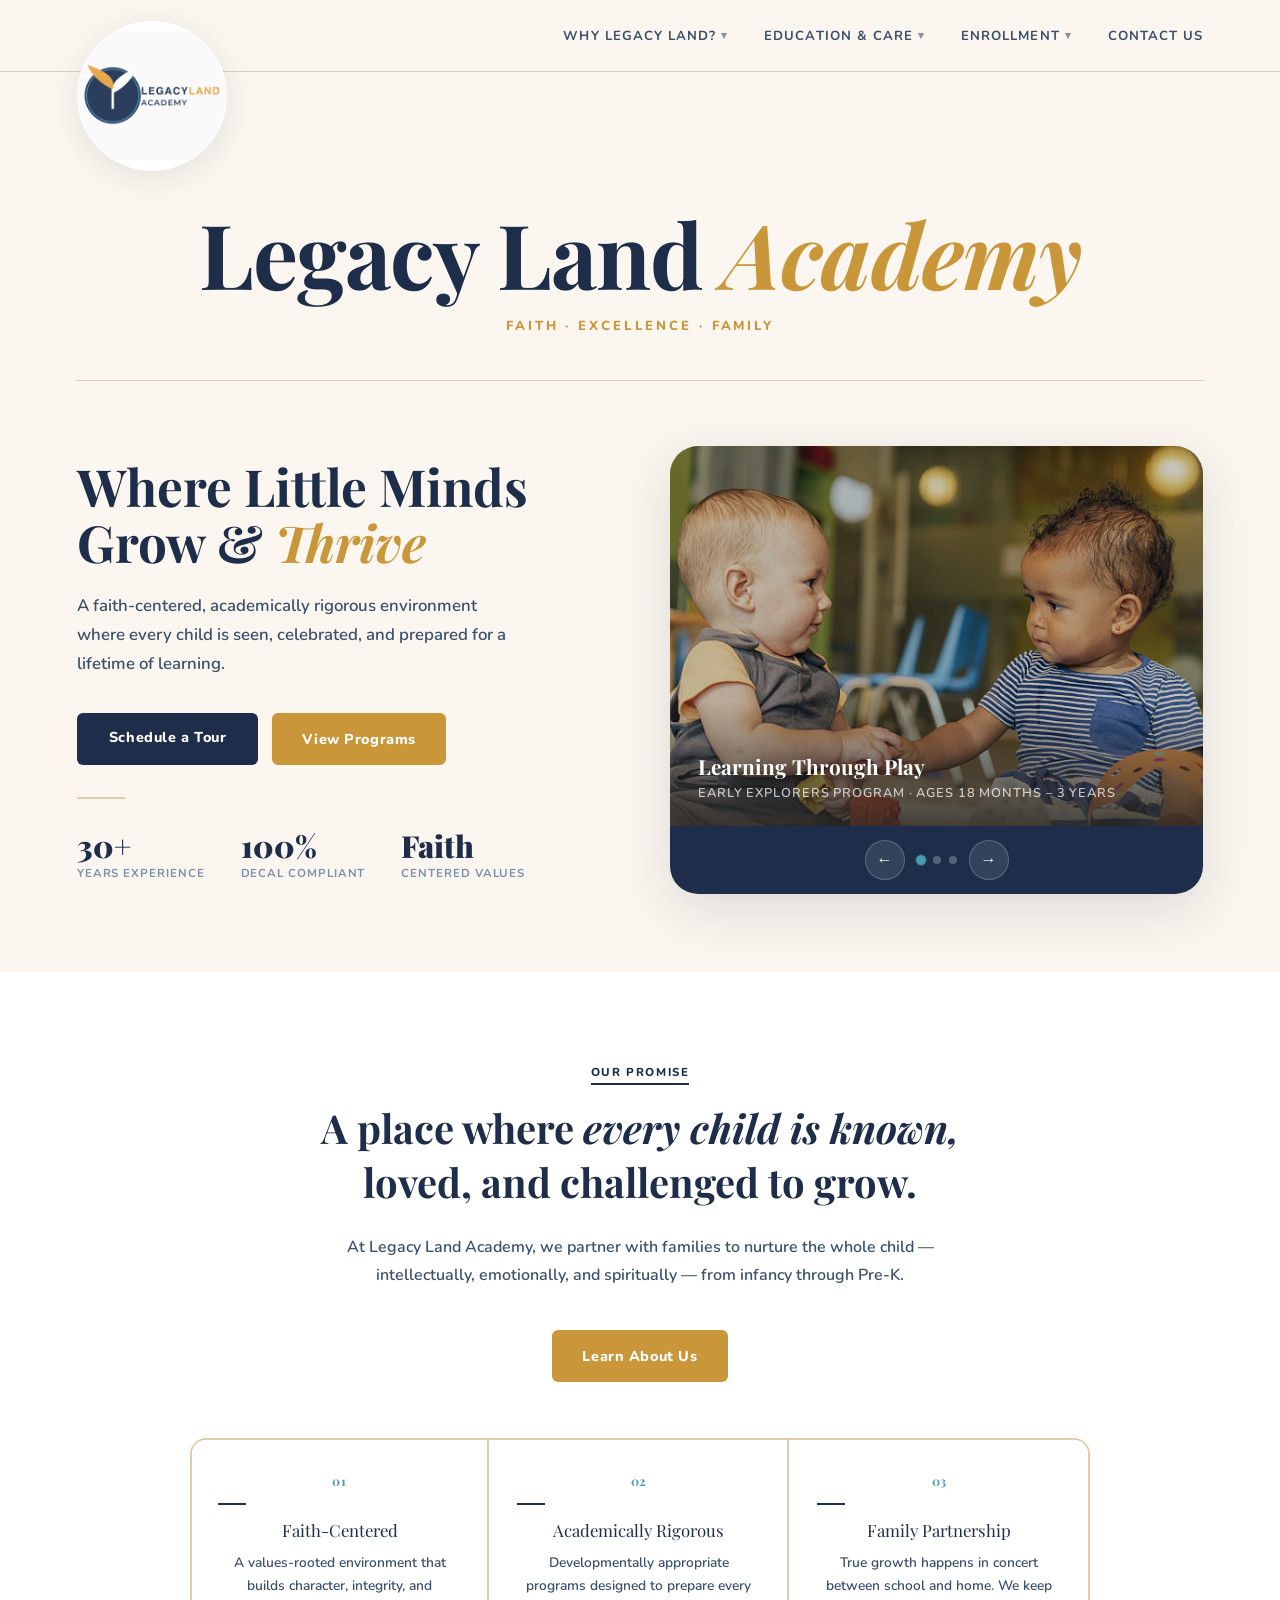
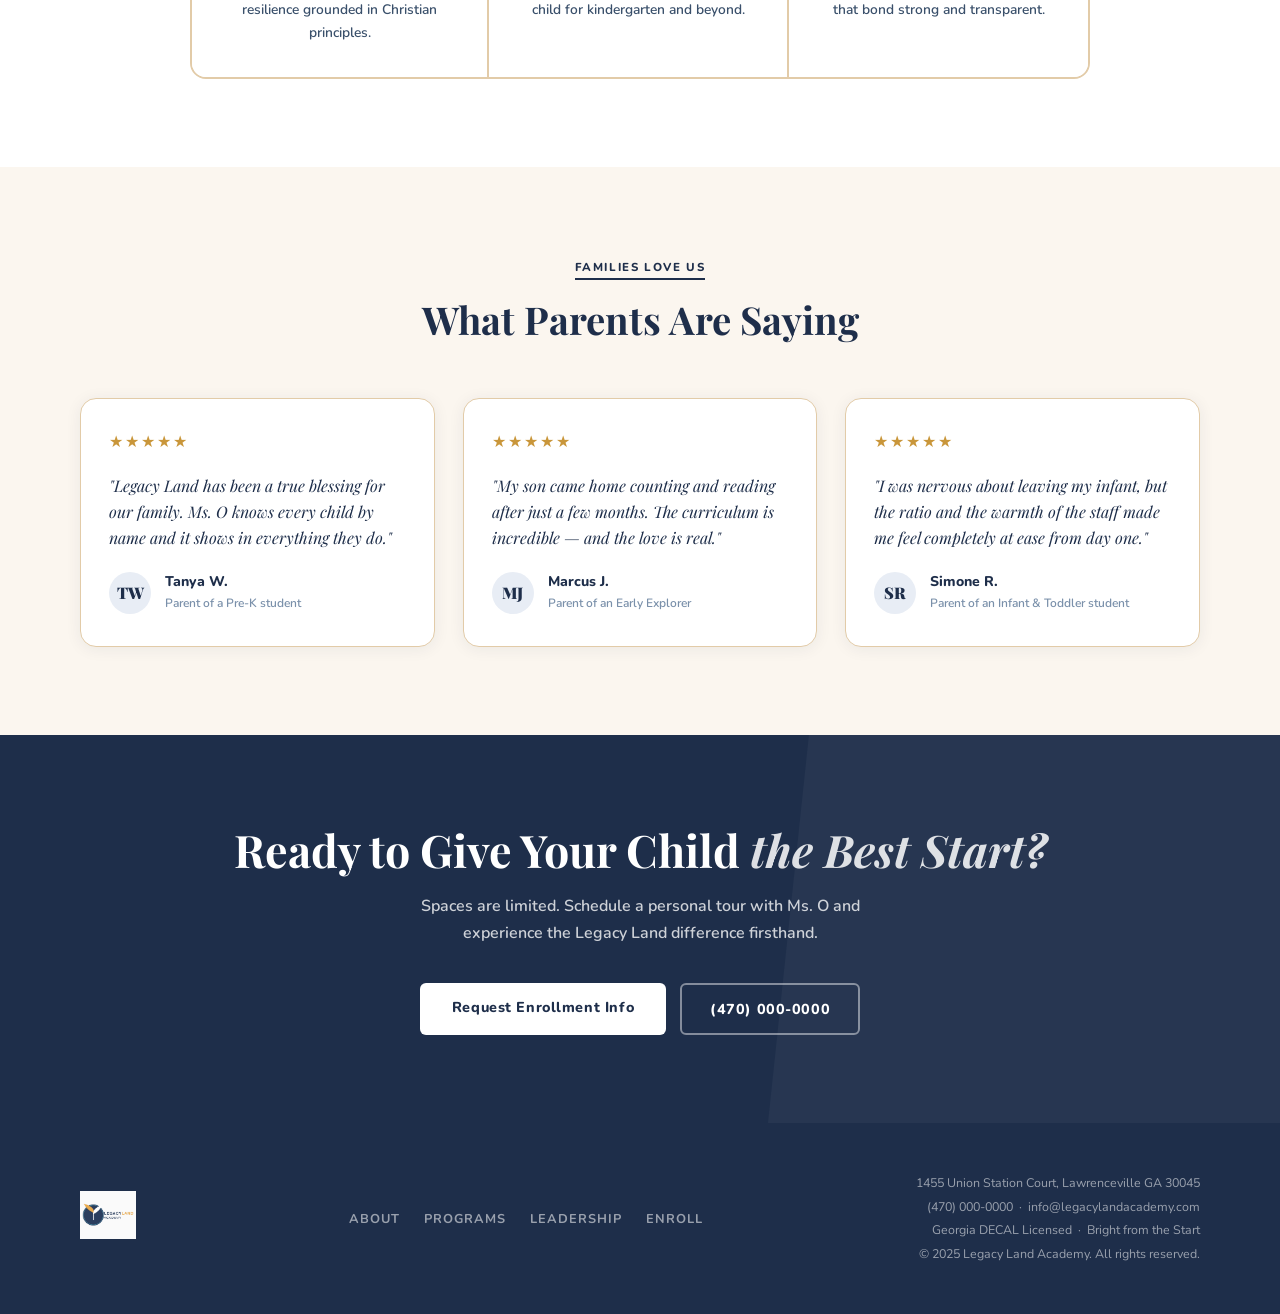
==== index.html @ 44a1209a "done" ====
<!DOCTYPE html>
<html lang="en">
<head>
<meta charset="UTF-8">
<meta name="viewport" content="width=device-width, initial-scale=1.0">
<title>Legacy Land Academy – Daycare &amp; Preschool</title>
<link href="https://fonts.googleapis.com/css2?family=Nunito:wght@400;600;700;800;900&family=Playfair+Display:ital,wght@0,700;0,900;1,700&display=swap" rel="stylesheet">
<link rel="stylesheet" href="styles.css">
<style>
  /* ── HOMEPAGE-SPECIFIC ── */

  /* HERO */
  .hero {
    min-height: 100vh;
    display: flex;
    flex-direction: column;
    padding: 90px 6% 70px;
    background: var(--cream);
  }

  /* Brand title strip */
  .hero-brand {
    padding: 44px 0 44px;
    border-bottom: 1px solid var(--tan);
    margin-bottom: 56px;
    animation: fadeUp 0.6s ease both;
    text-align: center;
  }

  .hero-brand-title {
    font-family: 'Playfair Display', serif;
    font-size: clamp(3.2rem, 7vw, 6rem);
    line-height: 1.05; color: #1E2E4A;
    margin-bottom: 14px;
    letter-spacing: -0.01em;
  }

  .hero-brand-title em { font-style: italic; color: #C9963A; }

  .hero-brand-sub {
    font-size: 0.82rem; font-weight: 800;
    text-transform: uppercase; letter-spacing: 0.22em;
    color: var(--gold);
  }

  /* Two-column row */
  .hero-body-row {
    display: grid;
    grid-template-columns: 1fr 1fr;
    gap: 60px;
    align-items: center;
    flex: 1;
  }

  .hero-title {
    font-family: 'Playfair Display', serif;
    font-size: clamp(2.2rem, 4vw, 3.4rem);
    line-height: 1.1; color: var(--charcoal);
    margin-bottom: 20px;
    animation: fadeUp 0.7s ease 0.1s both;
  }

  .hero-title em { font-style: italic; color: var(--gold); }

  .hero-body {
    font-size: 1.05rem; color: var(--charcoal-mid);
    line-height: 1.75; font-weight: 600;
    max-width: 440px; margin-bottom: 34px;
    animation: fadeUp 0.7s ease 0.2s both;
  }

  .hero-actions {
    display: flex; gap: 14px; flex-wrap: wrap;
    animation: fadeUp 0.7s ease 0.3s both;
  }

  .hero-divider {
    width: 48px; height: 2px;
    background: var(--tan); margin: 32px 0;
    animation: fadeUp 0.7s ease 0.35s both;
  }

  .hero-stats {
    display: flex; gap: 36px; flex-wrap: wrap;
    animation: fadeUp 0.7s ease 0.4s both;
  }

  .stat-num {
    font-family: 'Playfair Display', serif;
    font-size: 1.9rem; font-weight: 900;
    color: var(--green); display: block; line-height: 1;
  }

  .stat-label {
    font-size: 0.72rem; color: var(--charcoal-light);
    font-weight: 700; text-transform: uppercase;
    letter-spacing: 0.08em; margin-top: 4px; display: block;
  }

  /* Carousel in hero */
  .hero-carousel {
    border-radius: var(--radius-lg);
    overflow: hidden;
    box-shadow: var(--shadow-float);
    animation: fadeUp 0.8s ease 0.15s both;
  }

  .hero-carousel .carousel-track-wrap { overflow: hidden; }

  .hero-carousel .carousel-track {
    display: flex;
    transition: transform 0.55s cubic-bezier(0.45,0,0.15,1);
  }

  .hero-carousel .carousel-slide {
    min-width: 100%; height: 380px;
    position: relative; flex-shrink: 0;
  }

  .hero-carousel .carousel-slide img {
    width: 100%; height: 100%; object-fit: cover;
    display: block; filter: brightness(0.78);
  }

  .hero-carousel .carousel-caption {
    position: absolute; bottom: 0; left: 0; right: 0;
    padding: 50px 28px 24px;
    background: linear-gradient(to top, rgba(46,42,37,0.82) 0%, transparent 100%);
    color: #fff;
  }

  .hero-carousel .carousel-caption h3 {
    font-family: 'Playfair Display', serif;
    font-size: 1.3rem; margin-bottom: 4px;
  }

  .hero-carousel .carousel-caption p {
    font-size: 0.8rem; opacity: 0.72; font-weight: 600;
    text-transform: uppercase; letter-spacing: 0.07em;
  }

  .hero-carousel .carousel-controls {
    display: flex; justify-content: center; align-items: center;
    gap: 12px; padding: 14px;
    background: var(--charcoal);
  }

  .carousel-btn {
    background: rgba(255,255,255,0.1);
    border: 1px solid rgba(255,255,255,0.2);
    color: #fff; width: 36px; height: 36px;
    border-radius: 50%; cursor: pointer; font-size: 0.95rem;
    transition: background 0.2s;
    display: flex; align-items: center; justify-content: center;
  }
  .carousel-btn:hover { background: var(--green); border-color: var(--green); }

  .carousel-dots { display: flex; gap: 8px; }

  .carousel-dot {
    width: 7px; height: 7px; border-radius: 50%;
    background: rgba(255,255,255,0.25); cursor: pointer;
    transition: background 0.2s, transform 0.2s;
    border: none;
  }
  .carousel-dot.active { background: var(--green-light); transform: scale(1.3); }

  @keyframes fadeUp {
    from { opacity: 0; transform: translateY(20px); }
    to { opacity: 1; transform: none; }
  }

  @media (max-width: 900px) {
    .hero-body-row { grid-template-columns: 1fr; gap: 40px; }
    .hero-carousel .carousel-slide { height: 280px; }
  }

  /* CAROUSEL */
  .carousel-section { background: var(--charcoal); padding: 0; overflow: hidden; }

  .carousel-track-wrap { overflow: hidden; position: relative; }

  .carousel-track {
    display: flex;
    transition: transform 0.55s cubic-bezier(0.45,0,0.15,1);
  }

  .carousel-slide {
    min-width: 100%; height: 480px;
    position: relative; flex-shrink: 0;
  }

  .carousel-slide img {
    width: 100%; height: 100%; object-fit: cover;
    display: block; filter: brightness(0.75);
  }

  .carousel-caption {
    position: absolute; bottom: 0; left: 0; right: 0;
    padding: 60px 8% 40px;
    background: linear-gradient(to top, rgba(46,42,37,0.82) 0%, transparent 100%);
    color: #fff;
  }

  .carousel-caption h3 {
    font-family: 'Playfair Display', serif;
    font-size: 1.6rem; margin-bottom: 6px;
  }

  .carousel-caption p {
    font-size: 0.88rem; opacity: 0.75; font-weight: 600;
    text-transform: uppercase; letter-spacing: 0.08em;
  }

  .carousel-controls {
    display: flex; justify-content: center; align-items: center;
    gap: 12px; padding: 20px;
    background: var(--charcoal);
  }

  .carousel-btn {
    background: rgba(255,255,255,0.1);
    border: 1px solid rgba(255,255,255,0.2);
    color: #fff; width: 40px; height: 40px;
    border-radius: 50%; cursor: pointer; font-size: 1rem;
    transition: background 0.2s;
    display: flex; align-items: center; justify-content: center;
  }
  .carousel-btn:hover { background: var(--green); border-color: var(--green); }

  .carousel-dots { display: flex; gap: 8px; }

  .carousel-dot {
    width: 8px; height: 8px; border-radius: 50%;
    background: rgba(255,255,255,0.25); cursor: pointer;
    transition: background 0.2s, transform 0.2s;
    border: none;
  }
  .carousel-dot.active { background: var(--green-light); transform: scale(1.3); }

  /* SLOGAN */
  .slogan-section {
    padding: 88px 6%;
    background: var(--white);
    text-align: center;
  }

  .slogan-main {
    font-family: 'Playfair Display', serif;
    font-size: clamp(1.7rem, 3.2vw, 2.5rem);
    color: var(--charcoal); line-height: 1.35;
    max-width: 780px; margin: 0 auto 24px;
  }

  .slogan-main em { color: var(--green); font-style: italic; }

  .slogan-body {
    font-size: 1rem; color: var(--charcoal-mid);
    max-width: 620px; margin: 0 auto 40px;
    line-height: 1.78; font-weight: 600;
  }

  .slogan-pillars {
    display: grid; grid-template-columns: repeat(3,1fr);
    gap: 2px; border: 2px solid var(--tan);
    border-radius: var(--radius); overflow: hidden;
    max-width: 900px; margin: 48px auto 0;
  }

  .slogan-pillar {
    padding: 32px 26px;
    background: var(--white);
    border-right: 2px solid var(--tan);
    transition: background 0.22s;
  }
  .slogan-pillar:last-child { border-right: none; }
  .slogan-pillar:hover { background: var(--green-pale); }

  .pillar-num {
    font-family: 'Playfair Display', serif;
    font-size: 0.78rem; font-weight: 700;
    color: var(--tan-dark); letter-spacing: 0.06em;
    margin-bottom: 14px; display: block;
  }

  .pillar-rule {
    width: 28px; height: 2px;
    background: var(--green); margin-bottom: 14px; display: block;
    transition: width 0.3s;
  }
  .slogan-pillar:hover .pillar-rule { width: 48px; }

  .pillar-name {
    font-family: 'Playfair Display', serif;
    font-size: 1.05rem; color: var(--charcoal);
    margin-bottom: 10px;
  }

  .pillar-text {
    font-size: 0.86rem; color: var(--charcoal-mid);
    line-height: 1.7; font-weight: 600;
  }

  /* TESTIMONIALS */
  .testimonials-section {
    padding: 88px 6%;
    background: var(--cream);
  }

  .testimonials-grid {
    display: grid; grid-template-columns: repeat(3,1fr); gap: 28px;
    margin-top: 0;
  }

  .testimonial-card {
    background: var(--white);
    border-radius: var(--radius);
    border: 1px solid var(--tan);
    box-shadow: var(--shadow-soft);
    padding: 32px 28px;
    transition: transform 0.3s, box-shadow 0.3s;
    display: flex; flex-direction: column; gap: 20px;
  }

  .testimonial-card:hover {
    transform: translateY(-4px);
    box-shadow: var(--shadow-card);
  }

  .testimonial-stars { color: var(--gold); font-size: 1rem; letter-spacing: 2px; }

  .testimonial-quote {
    font-family: 'Playfair Display', serif;
    font-size: 1rem; font-style: italic;
    color: var(--charcoal); line-height: 1.65;
  }

  .testimonial-author {
    display: flex; align-items: center; gap: 14px;
    margin-top: auto;
  }

  .author-avatar {
    width: 42px; height: 42px; border-radius: 50%;
    background: var(--green-pale);
    display: flex; align-items: center; justify-content: center;
    font-family: 'Playfair Display', serif;
    font-size: 1rem; color: var(--green); font-weight: 900;
    flex-shrink: 0;
  }

  .author-name { font-weight: 800; font-size: 0.88rem; color: var(--charcoal); display: block; }
  .author-role { font-size: 0.75rem; color: var(--charcoal-light); font-weight: 600; }

  /* ENROLL CTA */
  .enroll-cta {
    background: var(--green);
    padding: 88px 6%;
    text-align: center;
    position: relative; overflow: hidden;
  }

  .enroll-cta::before {
    content: '';
    position: absolute; right: 0; top: 0; bottom: 0;
    width: 40%;
    background: rgba(255,255,255,0.04);
    clip-path: polygon(8% 0%, 100% 0%, 100% 100%, 0% 100%);
  }

  .enroll-inner { position: relative; z-index: 2; }

  .enroll-title {
    font-family: 'Playfair Display', serif;
    font-size: clamp(2rem, 3.5vw, 2.8rem);
    color: #fff; margin-bottom: 16px; line-height: 1.2;
  }

  .enroll-title em { font-style: italic; opacity: 0.85; }

  .enroll-sub {
    color: rgba(255,255,255,0.78);
    font-size: 1rem; font-weight: 600;
    max-width: 520px; margin: 0 auto 36px; line-height: 1.7;
  }

  .enroll-actions { display: flex; gap: 14px; justify-content: center; flex-wrap: wrap; }

  .btn-enroll {
    background: #fff; color: var(--green);
    padding: 14px 32px; border-radius: 6px;
    font-weight: 800; font-size: 0.9rem;
    text-decoration: none; letter-spacing: 0.04em;
    transition: background 0.2s, transform 0.2s;
    display: inline-block;
  }
  .btn-enroll:hover { background: var(--cream); transform: translateY(-2px); }

  .btn-call {
    background: transparent; color: #fff;
    padding: 14px 28px; border-radius: 6px;
    font-weight: 800; font-size: 0.9rem;
    text-decoration: none; letter-spacing: 0.04em;
    border: 2px solid rgba(255,255,255,0.45);
    transition: border-color 0.2s, transform 0.2s;
    display: inline-block;
  }
  .btn-call:hover { border-color: #fff; transform: translateY(-2px); }

  /* RESPONSIVE */
  @media (max-width: 768px) {
    .slogan-pillars { grid-template-columns: 1fr; }
    .testimonials-grid { grid-template-columns: 1fr; }
    .carousel-slide { height: 320px; }
  }
</style>
</head>
<body class="page-body">
<script src="nav.js"></script>

<!-- HERO -->
<section class="hero">

  <!-- Academy title under navbar -->
  <div class="hero-brand">
    <h1 class="hero-brand-title">Legacy Land <em>Academy</em></h1>
    <span class="hero-brand-sub">Faith · Excellence · Family</span>
  </div>

  <!-- Two-column body -->
  <div class="hero-body-row">
    <div class="hero-content">
      <h2 class="hero-title">Where Little Minds<br>Grow &amp; <em>Thrive</em></h2>
      <p class="hero-body">
        A faith-centered, academically rigorous environment where every child is seen, celebrated, and prepared for a lifetime of learning.
      </p>
      <div class="hero-actions">
        <a href="request-info.html" class="btn-primary">Schedule a Tour</a>
        <a href="programs.html" class="btn-outline">View Programs</a>
      </div>
      <div class="hero-divider"></div>
      <div class="hero-stats">
        <div class="stat-item">
          <span class="stat-num">30+</span>
          <span class="stat-label">Years Experience</span>
        </div>
        <div class="stat-item">
          <span class="stat-num">100%</span>
          <span class="stat-label">DECAL Compliant</span>
        </div>
        <div class="stat-item">
          <span class="stat-num">Faith</span>
          <span class="stat-label">Centered Values</span>
        </div>
      </div>
    </div>

    <!-- Carousel on the right -->
    <div class="hero-carousel">
      <div class="carousel-track-wrap">
        <div class="carousel-track" id="carouselTrack">
          <div class="carousel-slide">
            <img src="images/img2.jpg" alt="Children learning">
            <div class="carousel-caption">
              <h3>Learning Through Play</h3>
              <p>Early Explorers Program · Ages 18 Months – 3 Years</p>
            </div>
          </div>
          <div class="carousel-slide">
            <img src="images/img3.jpg" alt="Preschool classroom">
            <div class="carousel-caption">
              <h3>Kindergarten-Ready Curriculum</h3>
              <p>Pre-K Academy · Ages 3 – 5 Years</p>
            </div>
          </div>
          <div class="carousel-slide">
            <img src="images/img2.jpg" alt="Legacy Land Academy">
            <div class="carousel-caption">
              <h3>A Legacy of Excellence</h3>
              <p>Serving Gwinnett County Families Since 1995</p>
            </div>
          </div>
        </div>
      </div>
      <div class="carousel-controls">
        <button class="carousel-btn" id="prevBtn">&#8592;</button>
        <div class="carousel-dots" id="carouselDots"></div>
        <button class="carousel-btn" id="nextBtn">&#8594;</button>
      </div>
    </div>
  </div>

</section>

<!-- SLOGAN + PILLARS -->
<section class="slogan-section">
  <div class="section-wrap">
    <div class="section-header reveal">
      <span class="eyebrow">Our Promise</span>
      <h2 class="slogan-main">A place where <em>every child is known,</em><br>loved, and challenged to grow.</h2>
      <p class="slogan-body">
        At Legacy Land Academy, we partner with families to nurture the whole child — intellectually, emotionally, and spiritually — from infancy through Pre-K.
      </p>
      <a href="about.html" class="btn-outline">Learn About Us</a>
    </div>
    <div class="slogan-pillars">
      <div class="slogan-pillar reveal reveal-d1">
        <span class="pillar-num">01</span>
        <span class="pillar-rule"></span>
        <div class="pillar-name">Faith-Centered</div>
        <p class="pillar-text">A values-rooted environment that builds character, integrity, and resilience grounded in Christian principles.</p>
      </div>
      <div class="slogan-pillar reveal reveal-d2">
        <span class="pillar-num">02</span>
        <span class="pillar-rule"></span>
        <div class="pillar-name">Academically Rigorous</div>
        <p class="pillar-text">Developmentally appropriate programs designed to prepare every child for kindergarten and beyond.</p>
      </div>
      <div class="slogan-pillar reveal reveal-d3">
        <span class="pillar-num">03</span>
        <span class="pillar-rule"></span>
        <div class="pillar-name">Family Partnership</div>
        <p class="pillar-text">True growth happens in concert between school and home. We keep that bond strong and transparent.</p>
      </div>
    </div>
  </div>
</section>

<!-- TESTIMONIALS -->
<section class="testimonials-section">
  <div class="section-wrap">
    <div class="section-header reveal">
      <span class="eyebrow">Families Love Us</span>
      <h2 class="section-title">What Parents Are Saying</h2>
    </div>
    <div class="testimonials-grid">
      <div class="testimonial-card reveal reveal-d1">
        <div class="testimonial-stars">★★★★★</div>
        <p class="testimonial-quote">"Legacy Land has been a true blessing for our family. Ms. O knows every child by name and it shows in everything they do."</p>
        <div class="testimonial-author">
          <div class="author-avatar">TW</div>
          <div>
            <span class="author-name">Tanya W.</span>
            <span class="author-role">Parent of a Pre-K student</span>
          </div>
        </div>
      </div>
      <div class="testimonial-card reveal reveal-d2">
        <div class="testimonial-stars">★★★★★</div>
        <p class="testimonial-quote">"My son came home counting and reading after just a few months. The curriculum is incredible — and the love is real."</p>
        <div class="testimonial-author">
          <div class="author-avatar">MJ</div>
          <div>
            <span class="author-name">Marcus J.</span>
            <span class="author-role">Parent of an Early Explorer</span>
          </div>
        </div>
      </div>
      <div class="testimonial-card reveal reveal-d3">
        <div class="testimonial-stars">★★★★★</div>
        <p class="testimonial-quote">"I was nervous about leaving my infant, but the ratio and the warmth of the staff made me feel completely at ease from day one."</p>
        <div class="testimonial-author">
          <div class="author-avatar">SR</div>
          <div>
            <span class="author-name">Simone R.</span>
            <span class="author-role">Parent of an Infant &amp; Toddler student</span>
          </div>
        </div>
      </div>
    </div>
  </div>
</section>

<!-- ENROLL CTA -->
<section class="enroll-cta">
  <div class="enroll-inner">
    <h2 class="enroll-title">Ready to Give Your Child <em>the Best Start?</em></h2>
    <p class="enroll-sub">Spaces are limited. Schedule a personal tour with Ms. O and experience the Legacy Land difference firsthand.</p>
    <div class="enroll-actions">
      <a href="request-info.html" class="btn-enroll">Request Enrollment Info</a>
      <a href="tel:4700000000" class="btn-call">(470) 000-0000</a>
    </div>
  </div>
</section>

<!-- FOOTER -->
<footer>
  <div class="footer-inner">
    <div class="footer-logo">
      <img src="images/logo.png" alt="Legacy Land Academy">
    </div>
    <ul class="footer-links">
      <li><a href="about.html">About</a></li>
      <li><a href="programs.html">Programs</a></li>
      <li><a href="leadership.html">Leadership</a></li>
      <li><a href="request-info.html">Enroll</a></li>
    </ul>
    <div class="footer-right">
      1455 Union Station Court, Lawrenceville GA 30045<br>
      <a href="tel:4700000000">(470) 000-0000</a> &nbsp;·&nbsp;
      <a href="mailto:info@legacylandacademy.com">info@legacylandacademy.com</a><br>
      Georgia DECAL Licensed &nbsp;·&nbsp; Bright from the Start<br>
      &copy; 2025 Legacy Land Academy. All rights reserved.
    </div>
  </div>
</footer>

<script src="main.js"></script>
<script>
// Scroll reveal
const observer = new IntersectionObserver(
  entries => entries.forEach(e => { if (e.isIntersecting) e.target.classList.add('visible'); }),
  { threshold: 0.1 }
);
document.querySelectorAll('.reveal').forEach(el => observer.observe(el));

// Carousel
const track = document.getElementById('carouselTrack');
const slides = track.querySelectorAll('.carousel-slide');
const dotsContainer = document.getElementById('carouselDots');
let current = 0;

slides.forEach((_, i) => {
  const dot = document.createElement('button');
  dot.className = 'carousel-dot' + (i === 0 ? ' active' : '');
  dot.addEventListener('click', () => goTo(i));
  dotsContainer.appendChild(dot);
});

function goTo(n) {
  current = (n + slides.length) % slides.length;
  track.style.transform = `translateX(-${current * 100}%)`;
  document.querySelectorAll('.carousel-dot').forEach((d, i) =>
    d.classList.toggle('active', i === current)
  );
}

document.getElementById('prevBtn').addEventListener('click', () => goTo(current - 1));
document.getElementById('nextBtn').addEventListener('click', () => goTo(current + 1));

// Auto-advance
setInterval(() => goTo(current + 1), 5000);
</script>
</body>
</html>
---- styles.css ----
/* ── TOKENS ── */
:root {
  --cream: #FBF6EF;
  --white: #FFFFFF;
  --tan: #E2CBA8;
  --tan-dark: #4A9BAF;
  --charcoal: #1E2E4A;
  --charcoal-mid: #3A506B;
  --charcoal-light: #7A90AA;
  --green: #1E2E4A;
  --green-mid: #2A3F63;
  --green-light: #4A9BAF;
  --green-pale: #E8EDF5;
  --gold: #C9963A;
  --gold-pale: #FBF4E3;
  --shadow-soft: 0 2px 16px rgba(30,46,74,0.07);
  --shadow-card: 0 6px 32px rgba(30,46,74,0.11);
  --shadow-float: 0 16px 56px rgba(30,46,74,0.14);
  --radius: 16px;
  --radius-lg: 28px;
}

* { margin: 0; padding: 0; box-sizing: border-box; }
html { scroll-behavior: smooth; }

body {
  font-family: 'Nunito', sans-serif;
  background: var(--cream);
  color: var(--charcoal);
  overflow-x: hidden;
}

/* ── NAV ── */
#site-nav {
  position: fixed; top: 0; left: 0; right: 0; z-index: 1000;
  background: rgba(251,246,239,0.97);
  backdrop-filter: blur(20px);
  border-bottom: 1px solid var(--tan);
  height: 72px;
  display: flex; align-items: center;
  padding: 0 6%;
  justify-content: space-between;
  overflow: visible;
}

.nav-logo {
  position: relative;
  z-index: 1001;
}

.nav-logo img {
  height: 150px; width: 150px;
  border-radius: 50%;
  object-fit: contain;
  display: block;
  border: none;
  box-shadow: var(--shadow-card);
  position: relative;
  top: 60px;
  background: #ffffff;
  transition: height 0.35s ease, width 0.35s ease, top 0.35s ease, box-shadow 0.35s ease;
}

/* Scrolled state — logo shrinks into nav */
#site-nav.scrolled .nav-logo img {
  height: 56px; width: 56px;
  top: 0;
  box-shadow: var(--shadow-soft);
}

#site-nav {
  transition: height 0.35s ease, background 0.35s ease;
}

#site-nav.scrolled {
  height: 64px;
  background: rgba(251,246,239,0.99);
  box-shadow: 0 2px 20px rgba(46,42,37,0.1);
}

.nav-links {
  display: flex; align-items: center; gap: 36px; list-style: none;
}

/* top-level items */
.has-dropdown { position: relative; }

.nav-parent {
  text-decoration: none;
  color: var(--charcoal-mid);
  font-weight: 700;
  font-size: 0.82rem;
  letter-spacing: 0.08em;
  text-transform: uppercase;
  transition: color 0.2s;
  cursor: pointer;
  display: flex; align-items: center; gap: 5px;
}

.has-dropdown .nav-parent::after {
  content: '▾';
  font-size: 0.7rem;
  opacity: 0.6;
  transition: transform 0.2s;
}

.has-dropdown:hover .nav-parent,
.has-dropdown.open .nav-parent { color: var(--green); }
.has-dropdown.open .nav-parent::after { transform: rotate(180deg); }

.nav-parent.active { color: var(--green); }

/* dropdown */
.dropdown {
  display: none;
  position: absolute; top: 100%; left: 50%;
  transform: translateX(-50%);
  padding-top: 12px;
  background: transparent;
  list-style: none;
  min-width: 180px;
  z-index: 1001;
}

.dropdown::before {
  content: '';
  position: absolute; top: 12px; left: 0; right: 0; bottom: 0;
  background: var(--white);
  border: 1px solid var(--tan);
  border-radius: 10px;
  box-shadow: var(--shadow-card);
  z-index: -1;
}

.dropdown li a {
  position: relative; z-index: 1;
}

.has-dropdown.open .dropdown { display: block; }

.dropdown li a {
  display: block;
  padding: 12px 20px;
  text-decoration: none;
  color: var(--charcoal-mid);
  font-size: 0.82rem;
  font-weight: 700;
  letter-spacing: 0.04em;
  transition: background 0.15s, color 0.15s;
}

.dropdown li a:hover,
.dropdown li a.active {
  background: var(--green-pale);
  color: var(--green);
}

/* ── PAGE CHROME ── */
.page-body { padding-top: 72px; }

/* ── SHARED SECTION STYLES ── */
section { position: relative; z-index: 1; }

.section-wrap { max-width: 1120px; margin: 0 auto; }

.section-header { text-align: center; margin-bottom: 56px; }

.eyebrow {
  display: inline-block;
  font-size: 0.72rem; font-weight: 800;
  text-transform: uppercase; letter-spacing: 0.14em;
  color: var(--green);
  border-bottom: 2px solid var(--green);
  padding-bottom: 3px;
  margin-bottom: 16px;
}

.section-title {
  font-family: 'Playfair Display', serif;
  font-size: clamp(1.9rem, 3vw, 2.6rem);
  color: var(--charcoal); line-height: 1.2; margin-bottom: 14px;
}

.section-sub {
  font-size: 0.98rem; color: var(--charcoal-mid);
  max-width: 500px; margin: 0 auto;
  line-height: 1.72; font-weight: 600;
}

/* ── BUTTONS ── */
.btn-primary {
  background: var(--green);
  color: #fff;
  padding: 14px 32px;
  border-radius: 6px;
  font-weight: 800;
  font-size: 0.9rem;
  text-decoration: none;
  letter-spacing: 0.04em;
  transition: background 0.2s, transform 0.2s;
  display: inline-block;
}
.btn-primary:hover { background: var(--green-mid); transform: translateY(-2px); }

.btn-outline {
  background: var(--gold);
  color: var(--white);
  padding: 14px 28px;
  border-radius: 6px;
  font-weight: 800;
  font-size: 0.9rem;
  text-decoration: none;
  letter-spacing: 0.04em;
  border: 2px solid var(--gold);
  transition: background 0.2s, transform 0.2s;
  display: inline-block;
}
.btn-outline:hover { background: #b8842e; border-color: #b8842e; transform: translateY(-2px); }

/* ── SCROLL REVEAL ── */
.reveal { opacity: 0; transform: translateY(24px); transition: opacity 0.55s ease, transform 0.55s ease; }
.reveal.visible { opacity: 1; transform: none; }
.reveal-d1 { transition-delay: 0.05s; }
.reveal-d2 { transition-delay: 0.12s; }
.reveal-d3 { transition-delay: 0.19s; }
.reveal-d4 { transition-delay: 0.26s; }
.reveal-d5 { transition-delay: 0.33s; }
.reveal-d6 { transition-delay: 0.40s; }

/* ── FOOTER ── */
footer {
  background: var(--charcoal);
  color: rgba(255,255,255,0.55);
  padding: 48px 6%;
}

.footer-inner {
  max-width: 1120px; margin: 0 auto;
  display: flex; justify-content: space-between; align-items: center;
  flex-wrap: wrap; gap: 20px;
}

.footer-logo img { height: 48px; width: auto; }

.footer-links {
  display: flex; gap: 24px; list-style: none; flex-wrap: wrap;
}

.footer-links a {
  color: rgba(255,255,255,0.55);
  text-decoration: none;
  font-size: 0.8rem; font-weight: 700;
  text-transform: uppercase; letter-spacing: 0.08em;
  transition: color 0.2s;
}
.footer-links a:hover { color: #fff; }

.footer-right {
  font-size: 0.78rem; line-height: 1.9; text-align: right;
}
.footer-right a { color: rgba(255,255,255,0.55); text-decoration: none; }
.footer-right a:hover { color: #fff; }

/* ── BLANK PAGE ── */
.blank-page {
  min-height: calc(100vh - 72px);
  display: flex; flex-direction: column;
  align-items: center; justify-content: center;
  text-align: center; padding: 80px 6%;
}

.page-hero-title em { color: #F5B942; font-style: italic; }

.blank-page-title {
  font-family: 'Playfair Display', serif;
  font-size: clamp(2.2rem, 4vw, 3.2rem);
  color: var(--charcoal); margin-bottom: 16px;
}

.blank-page-sub {
  color: var(--charcoal-light);
  font-size: 1rem; font-weight: 600;
}
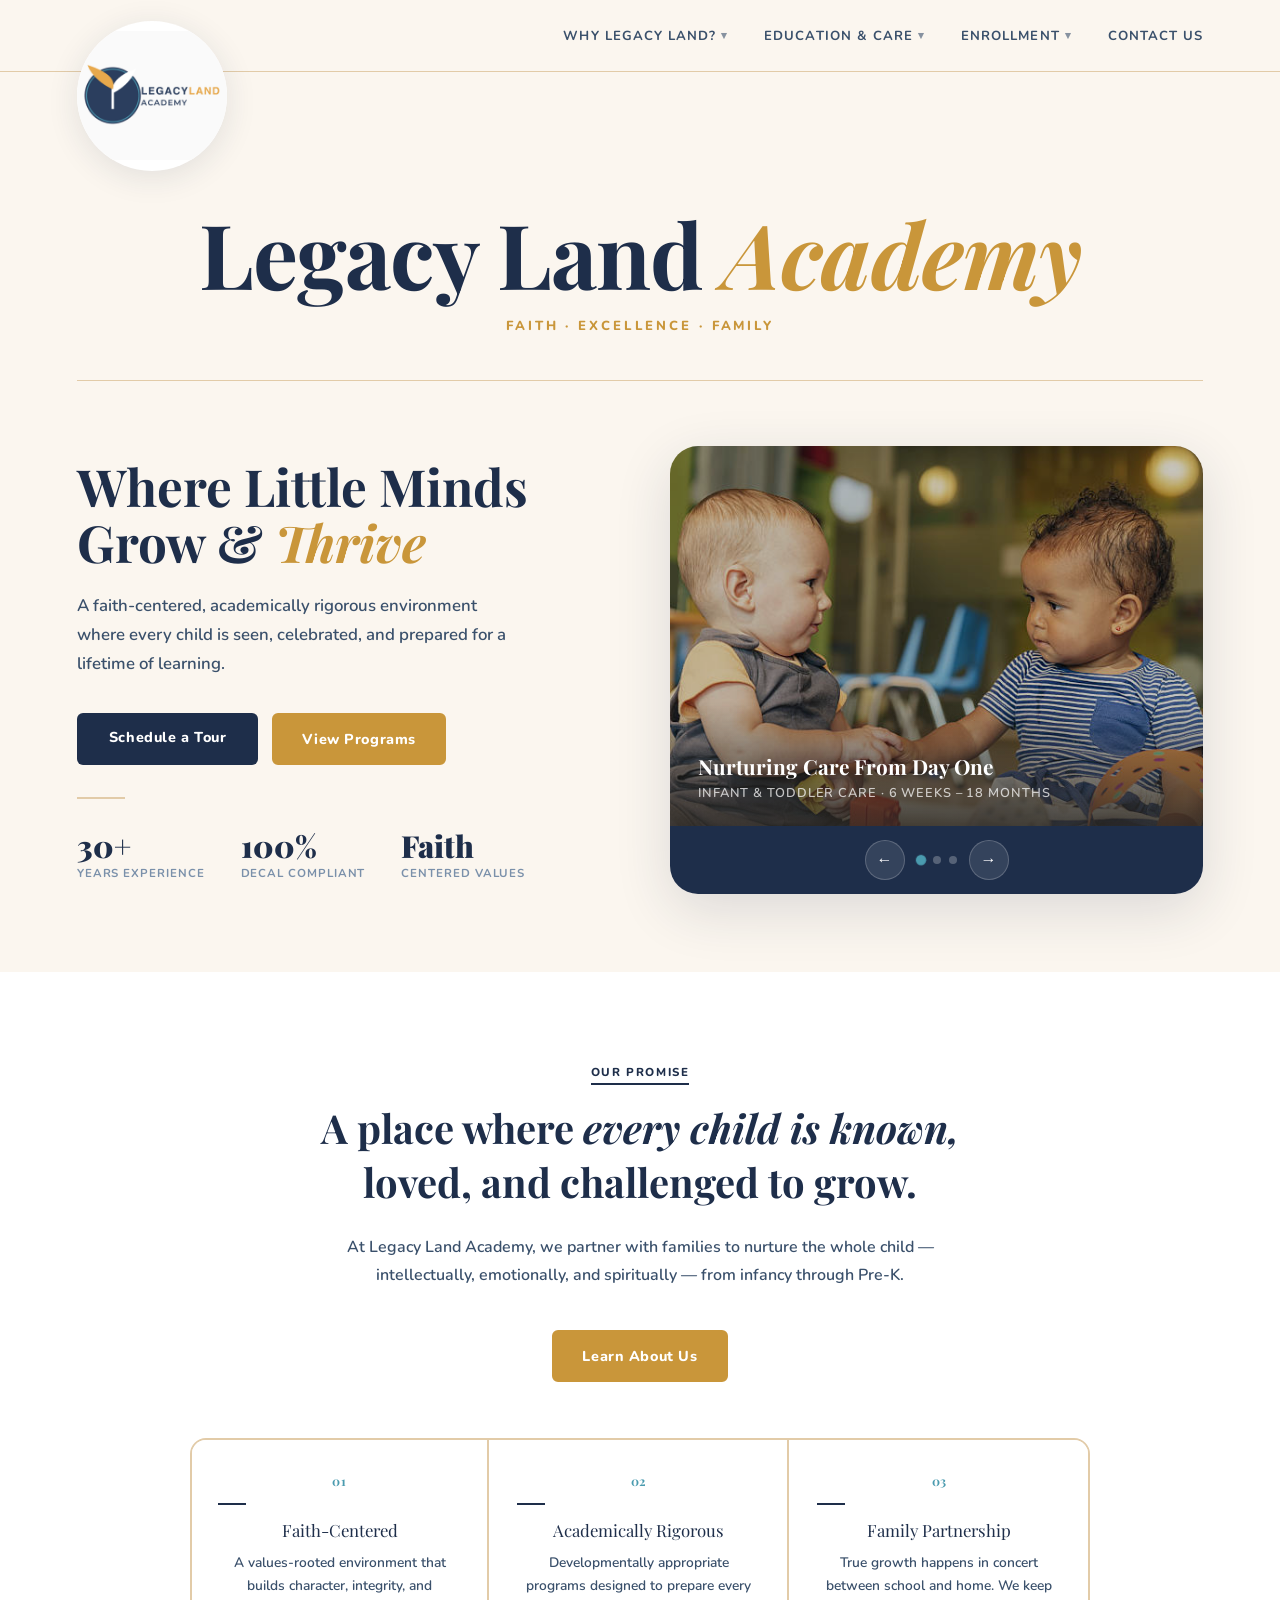
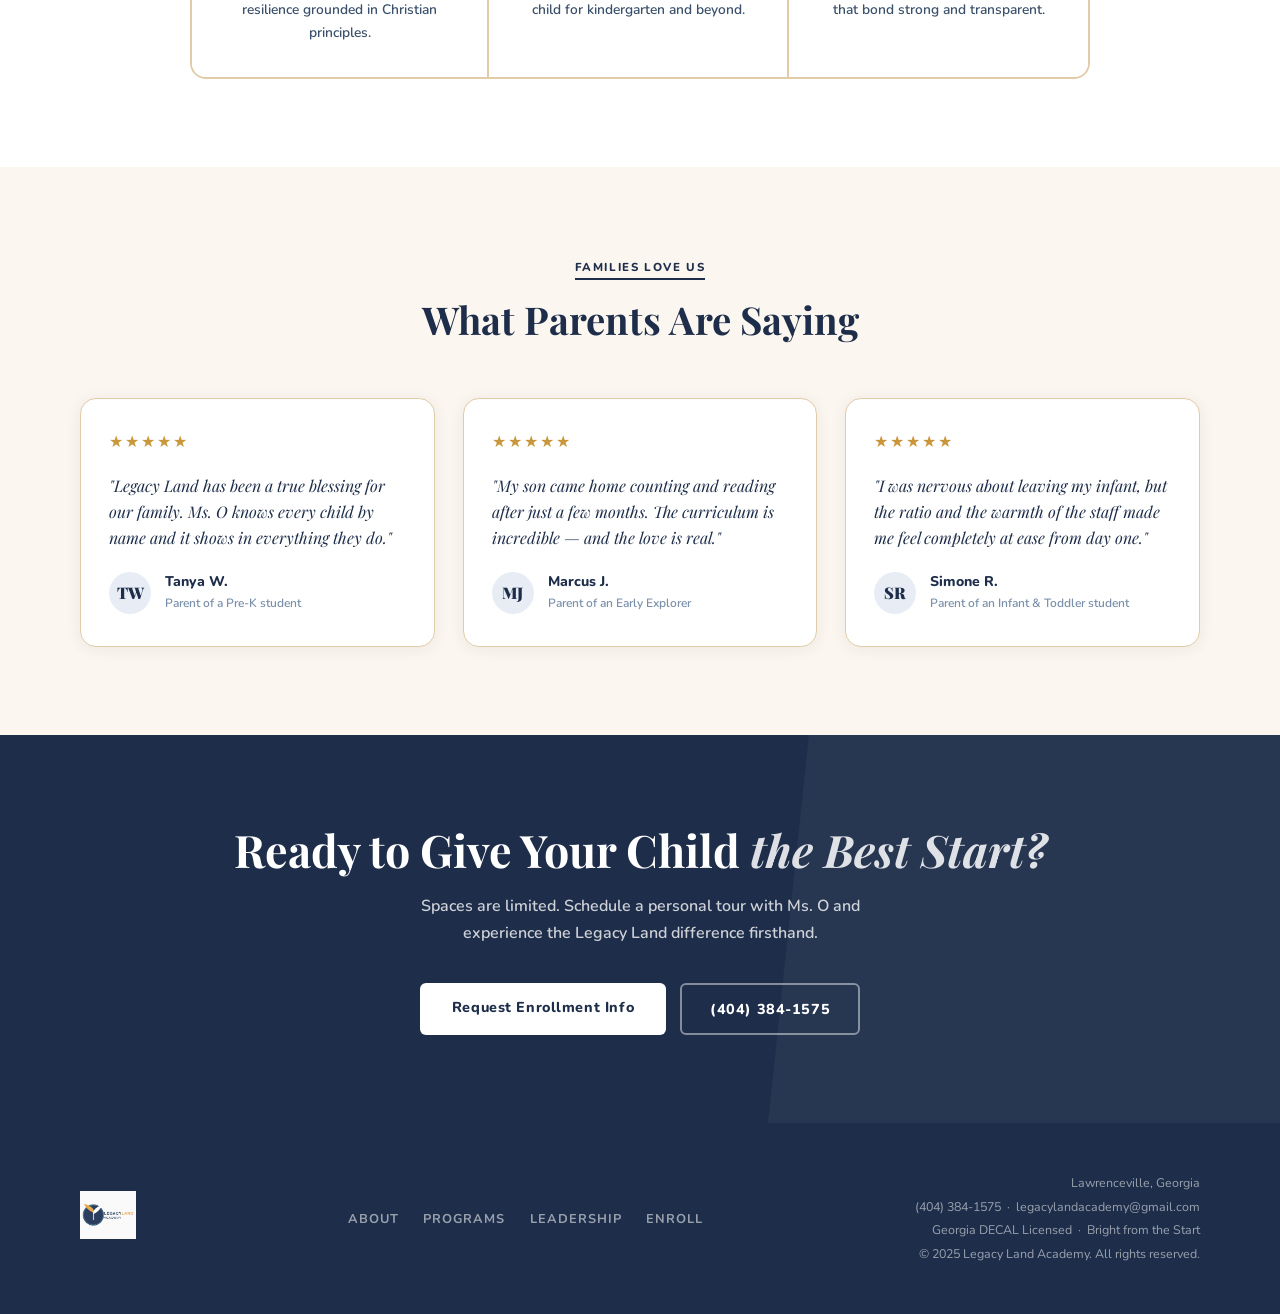
==== commit 129b8787: "UPDATE" ====
--- a/index.html
+++ b/index.html
@@ -412,6 +412,15 @@
     .slogan-pillars { grid-template-columns: 1fr; }
     .testimonials-grid { grid-template-columns: 1fr; }
     .carousel-slide { height: 320px; }
+  }
+
+  @media (max-width: 600px) {
+    .hero { padding: 76px 6% 50px; }
+    .hero-brand { padding: 28px 0; margin-bottom: 36px; }
+    .hero-stats { gap: 24px; }
+    .hero-carousel .carousel-slide { height: 220px; }
+    .enroll-actions { flex-direction: column; align-items: stretch; }
+    .enroll-actions a { text-align: center; }
   }
 </style>
 </head>
@@ -460,24 +469,24 @@
       <div class="carousel-track-wrap">
         <div class="carousel-track" id="carouselTrack">
           <div class="carousel-slide">
-            <img src="images/img2.jpg" alt="Children learning">
+            <img src="images/img2.jpg" alt="Infant and Toddler Care">
+            <div class="carousel-caption">
+              <h3>Nurturing Care From Day One</h3>
+              <p>Infant &amp; Toddler Care · 6 Weeks – 18 Months</p>
+            </div>
+          </div>
+          <div class="carousel-slide">
+            <img src="images/img3.jpg" alt="Early Explorers">
             <div class="carousel-caption">
               <h3>Learning Through Play</h3>
               <p>Early Explorers Program · Ages 18 Months – 3 Years</p>
             </div>
           </div>
           <div class="carousel-slide">
-            <img src="images/img3.jpg" alt="Preschool classroom">
+            <img src="images/img4.jpg" alt="Pre-K Academy">
             <div class="carousel-caption">
               <h3>Kindergarten-Ready Curriculum</h3>
               <p>Pre-K Academy · Ages 3 – 5 Years</p>
-            </div>
-          </div>
-          <div class="carousel-slide">
-            <img src="images/img2.jpg" alt="Legacy Land Academy">
-            <div class="carousel-caption">
-              <h3>A Legacy of Excellence</h3>
-              <p>Serving Gwinnett County Families Since 1995</p>
             </div>
           </div>
         </div>
@@ -578,7 +587,7 @@
     <p class="enroll-sub">Spaces are limited. Schedule a personal tour with Ms. O and experience the Legacy Land difference firsthand.</p>
     <div class="enroll-actions">
       <a href="request-info.html" class="btn-enroll">Request Enrollment Info</a>
-      <a href="tel:4700000000" class="btn-call">(470) 000-0000</a>
+      <a href="tel:4043841575" class="btn-call">(404) 384-1575</a>
     </div>
   </div>
 </section>
@@ -596,9 +605,9 @@
       <li><a href="request-info.html">Enroll</a></li>
     </ul>
     <div class="footer-right">
-      1455 Union Station Court, Lawrenceville GA 30045<br>
-      <a href="tel:4700000000">(470) 000-0000</a> &nbsp;·&nbsp;
-      <a href="mailto:info@legacylandacademy.com">info@legacylandacademy.com</a><br>
+      Lawrenceville, Georgia<br>
+      <a href="tel:4043841575">(404) 384-1575</a> &nbsp;·&nbsp;
+      <a href="mailto:legacylandacademy@gmail.com">legacylandacademy@gmail.com</a><br>
       Georgia DECAL Licensed &nbsp;·&nbsp; Bright from the Start<br>
       &copy; 2025 Legacy Land Academy. All rights reserved.
     </div>
--- a/styles.css
+++ b/styles.css
@@ -261,6 +261,83 @@
 .footer-right a { color: rgba(255,255,255,0.55); text-decoration: none; }
 .footer-right a:hover { color: #fff; }
 
+/* ── MOBILE NAV ── */
+.nav-toggle { display: none; }
+
+body.nav-lock { overflow: hidden; }
+
+@media (max-width: 860px) {
+  #site-nav { padding: 0 5%; }
+
+  .nav-logo img {
+    height: 64px; width: 64px;
+    top: 28px;
+  }
+  #site-nav.scrolled .nav-logo img { height: 44px; width: 44px; top: 0; }
+
+  .nav-toggle {
+    display: flex; flex-direction: column; justify-content: center;
+    align-items: flex-end; gap: 5px;
+    width: 32px; height: 32px;
+    background: none; border: none; cursor: pointer;
+    z-index: 1002; position: relative;
+  }
+  .nav-toggle span {
+    display: block; width: 100%; height: 2px;
+    background: var(--charcoal);
+    transition: transform 0.25s ease, opacity 0.2s ease;
+  }
+  .nav-toggle.active span:nth-child(1) { transform: translateY(7px) rotate(45deg); }
+  .nav-toggle.active span:nth-child(2) { opacity: 0; }
+  .nav-toggle.active span:nth-child(3) { transform: translateY(-7px) rotate(-45deg); width: 100%; }
+
+  .nav-links {
+    position: fixed; top: 64px; left: 0; right: 0; bottom: 0;
+    flex-direction: column; align-items: stretch; gap: 0;
+    background: var(--cream);
+    padding: 8px 6% 40px;
+    overflow-y: auto;
+    transform: translateX(100%);
+    transition: transform 0.3s ease;
+    box-shadow: var(--shadow-card);
+  }
+
+  #site-nav.nav-open .nav-links { transform: translateX(0); }
+
+  .nav-links > li {
+    width: 100%;
+    border-bottom: 1px solid var(--tan);
+  }
+
+  .has-dropdown { position: static; }
+
+  .nav-parent {
+    width: 100%;
+    padding: 18px 0;
+    justify-content: space-between;
+    font-size: 0.95rem;
+  }
+
+  .dropdown {
+    display: none;
+    position: static;
+    transform: none;
+    left: auto;
+    padding-top: 0;
+    min-width: 0;
+    width: 100%;
+  }
+
+  .has-dropdown.open .dropdown { display: block; }
+
+  .dropdown::before { display: none; }
+
+  .dropdown li a {
+    padding: 12px 0 12px 16px;
+    font-size: 0.88rem;
+  }
+}
+
 /* ── BLANK PAGE ── */
 .blank-page {
   min-height: calc(100vh - 72px);
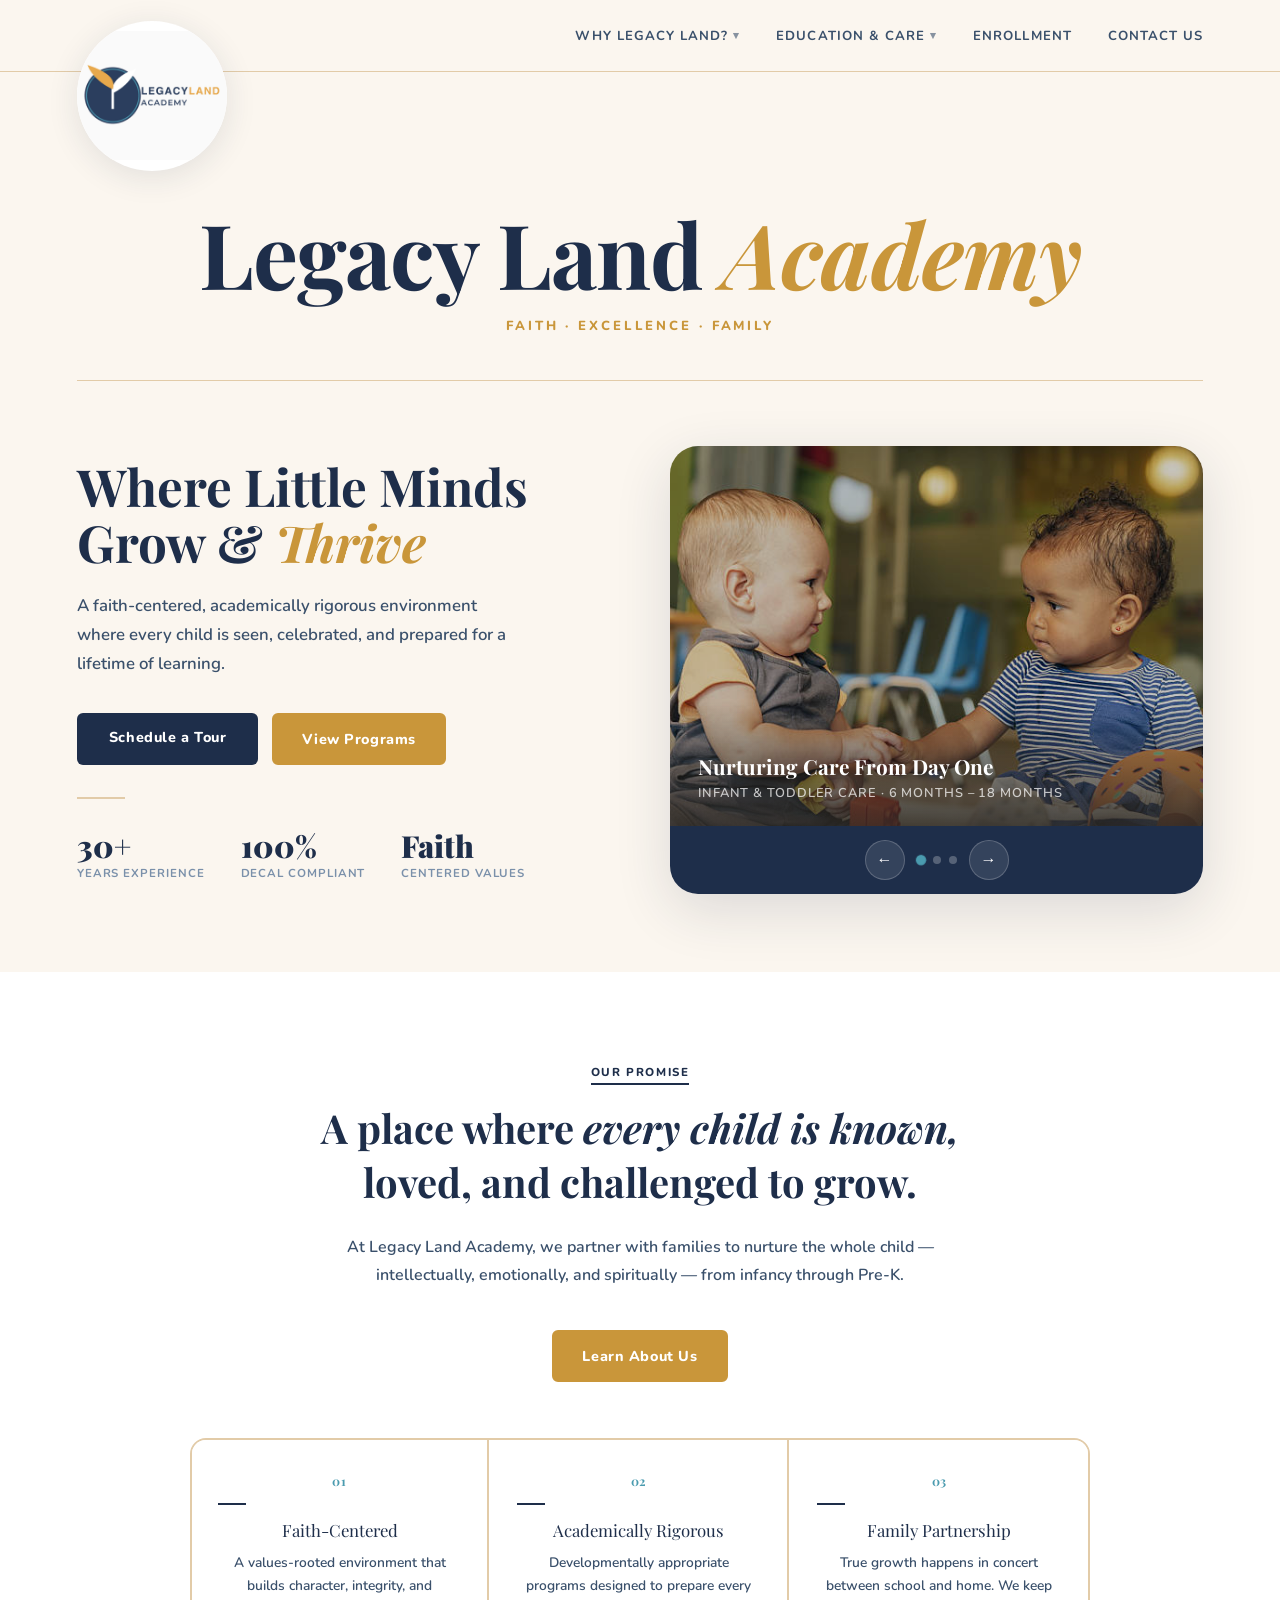
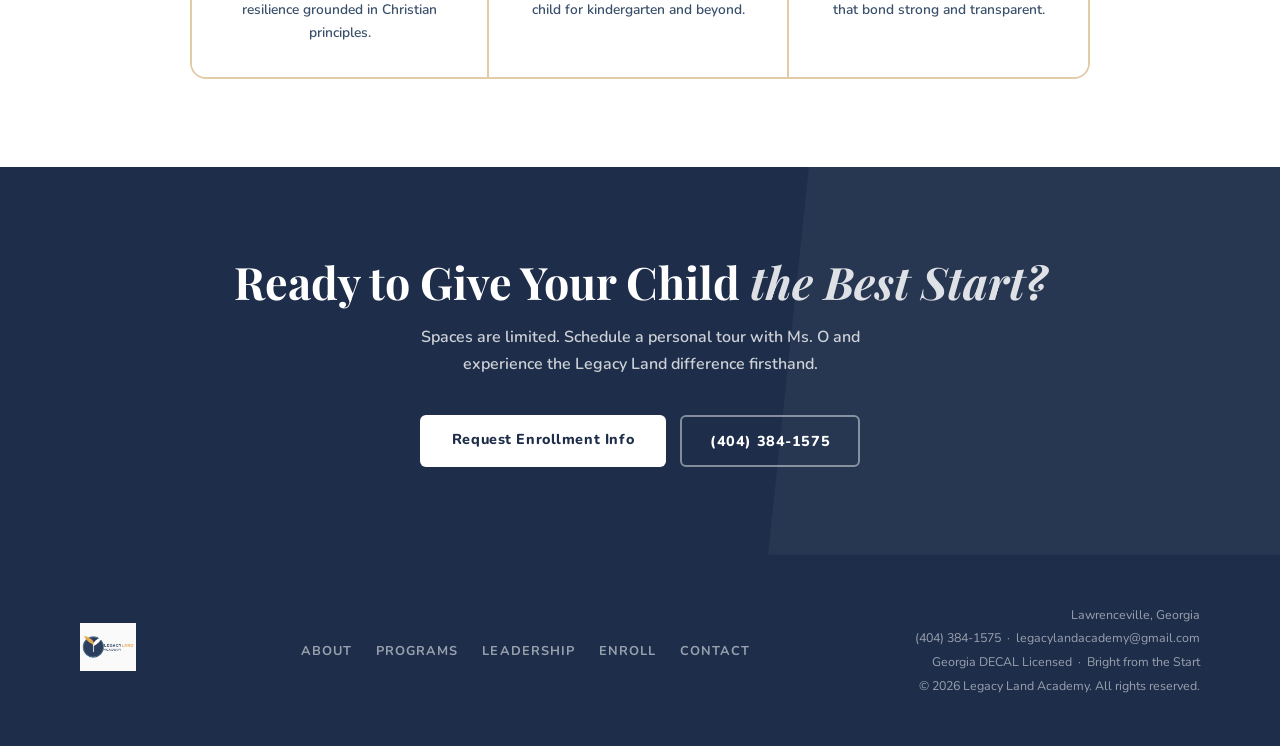
==== commit b5c6ebc0: "final draft" ====
--- a/index.html
+++ b/index.html
@@ -3,9 +3,11 @@
 <head>
 <meta charset="UTF-8">
 <meta name="viewport" content="width=device-width, initial-scale=1.0">
+<meta name="description" content="Legacy Land Academy is a faith-centered, DECAL-licensed daycare and preschool in Lawrenceville, Georgia serving children ages 6 months through 5 years.">
 <title>Legacy Land Academy – Daycare &amp; Preschool</title>
 <link href="https://fonts.googleapis.com/css2?family=Nunito:wght@400;600;700;800;900&family=Playfair+Display:ital,wght@0,700;0,900;1,700&display=swap" rel="stylesheet">
 <link rel="stylesheet" href="styles.css">
+<link rel="icon" href="images/logo.png" type="image/png">
 <style>
   /* ── HOMEPAGE-SPECIFIC ── */
 
@@ -472,7 +474,7 @@
             <img src="images/img2.jpg" alt="Infant and Toddler Care">
             <div class="carousel-caption">
               <h3>Nurturing Care From Day One</h3>
-              <p>Infant &amp; Toddler Care · 6 Weeks – 18 Months</p>
+              <p>Infant &amp; Toddler Care · 6 Months – 18 Months</p>
             </div>
           </div>
           <div class="carousel-slide">
@@ -535,51 +537,6 @@
   </div>
 </section>
 
-<!-- TESTIMONIALS -->
-<section class="testimonials-section">
-  <div class="section-wrap">
-    <div class="section-header reveal">
-      <span class="eyebrow">Families Love Us</span>
-      <h2 class="section-title">What Parents Are Saying</h2>
-    </div>
-    <div class="testimonials-grid">
-      <div class="testimonial-card reveal reveal-d1">
-        <div class="testimonial-stars">★★★★★</div>
-        <p class="testimonial-quote">"Legacy Land has been a true blessing for our family. Ms. O knows every child by name and it shows in everything they do."</p>
-        <div class="testimonial-author">
-          <div class="author-avatar">TW</div>
-          <div>
-            <span class="author-name">Tanya W.</span>
-            <span class="author-role">Parent of a Pre-K student</span>
-          </div>
-        </div>
-      </div>
-      <div class="testimonial-card reveal reveal-d2">
-        <div class="testimonial-stars">★★★★★</div>
-        <p class="testimonial-quote">"My son came home counting and reading after just a few months. The curriculum is incredible — and the love is real."</p>
-        <div class="testimonial-author">
-          <div class="author-avatar">MJ</div>
-          <div>
-            <span class="author-name">Marcus J.</span>
-            <span class="author-role">Parent of an Early Explorer</span>
-          </div>
-        </div>
-      </div>
-      <div class="testimonial-card reveal reveal-d3">
-        <div class="testimonial-stars">★★★★★</div>
-        <p class="testimonial-quote">"I was nervous about leaving my infant, but the ratio and the warmth of the staff made me feel completely at ease from day one."</p>
-        <div class="testimonial-author">
-          <div class="author-avatar">SR</div>
-          <div>
-            <span class="author-name">Simone R.</span>
-            <span class="author-role">Parent of an Infant &amp; Toddler student</span>
-          </div>
-        </div>
-      </div>
-    </div>
-  </div>
-</section>
-
 <!-- ENROLL CTA -->
 <section class="enroll-cta">
   <div class="enroll-inner">
@@ -603,13 +560,14 @@
       <li><a href="programs.html">Programs</a></li>
       <li><a href="leadership.html">Leadership</a></li>
       <li><a href="request-info.html">Enroll</a></li>
+      <li><a href="contact.html">Contact</a></li>
     </ul>
     <div class="footer-right">
       Lawrenceville, Georgia<br>
       <a href="tel:4043841575">(404) 384-1575</a> &nbsp;·&nbsp;
       <a href="mailto:legacylandacademy@gmail.com">legacylandacademy@gmail.com</a><br>
       Georgia DECAL Licensed &nbsp;·&nbsp; Bright from the Start<br>
-      &copy; 2025 Legacy Land Academy. All rights reserved.
+      &copy; 2026 Legacy Land Academy. All rights reserved.
     </div>
   </div>
 </footer>
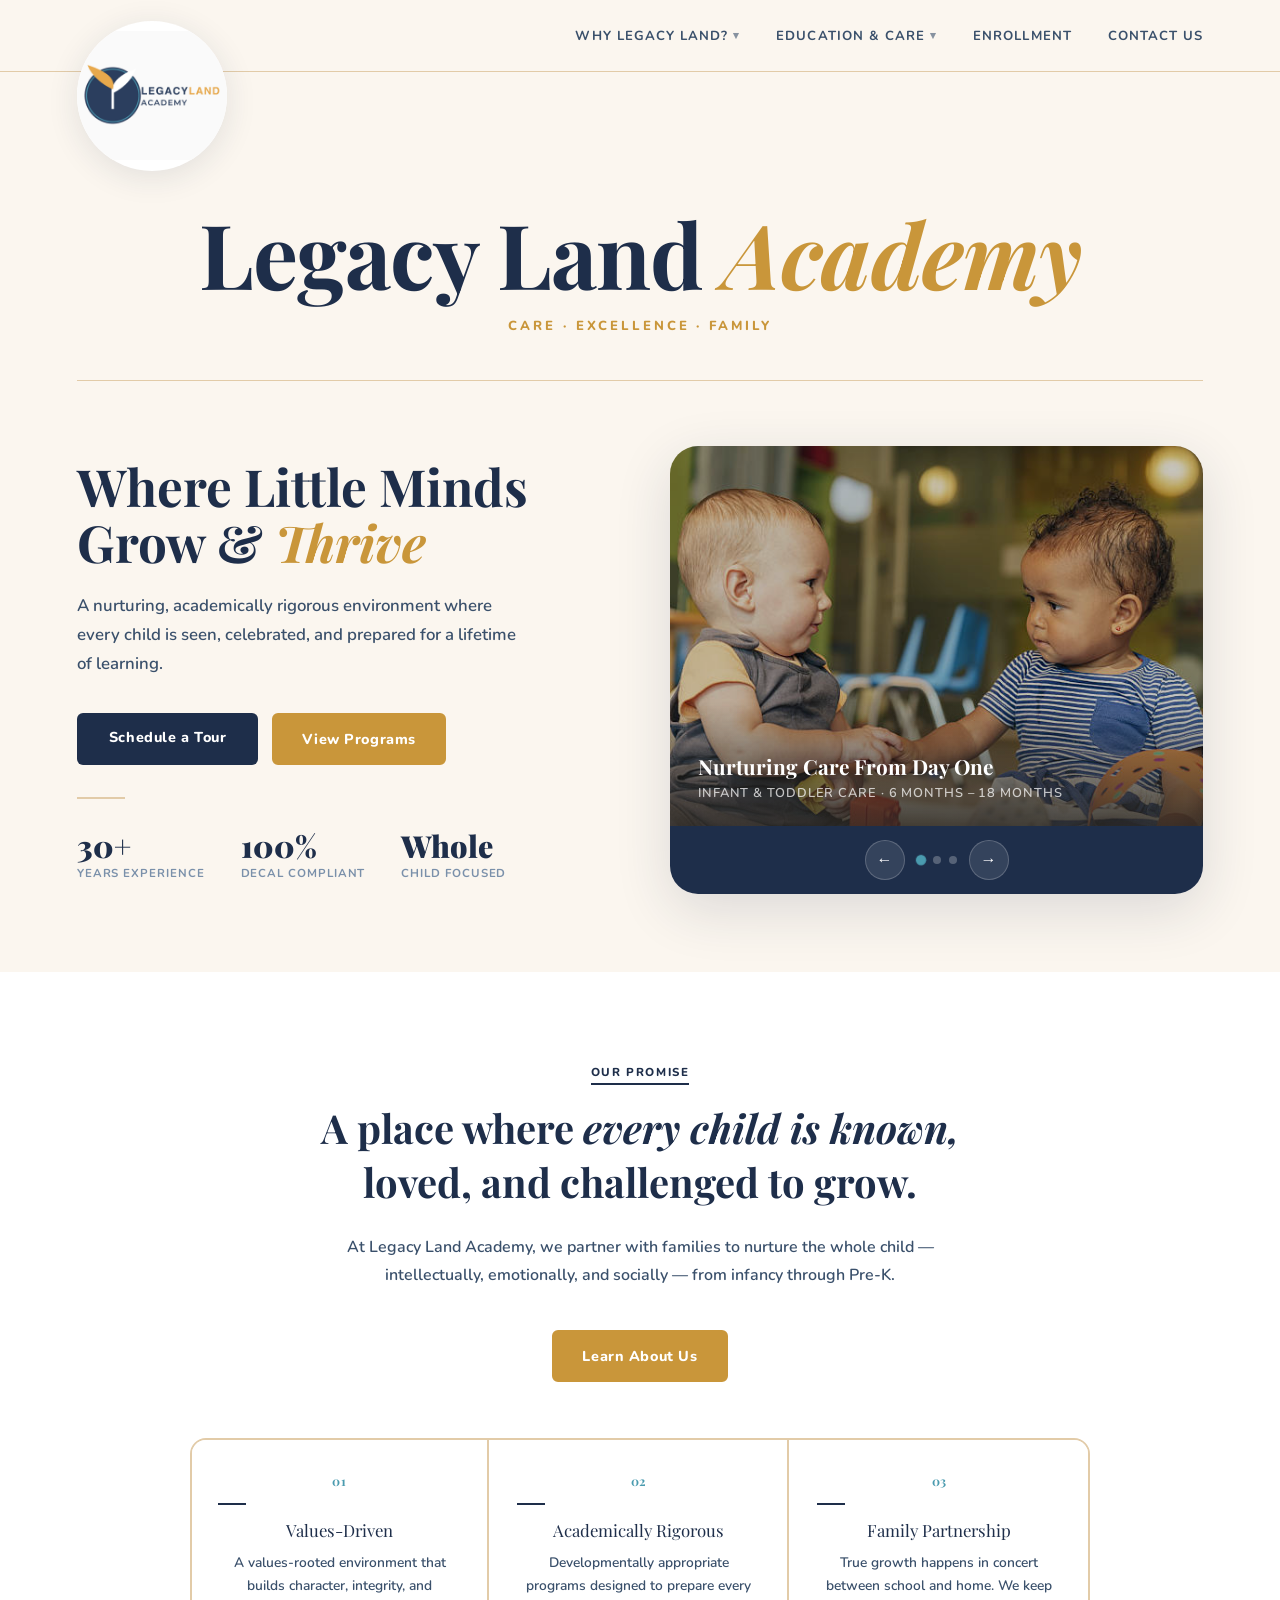
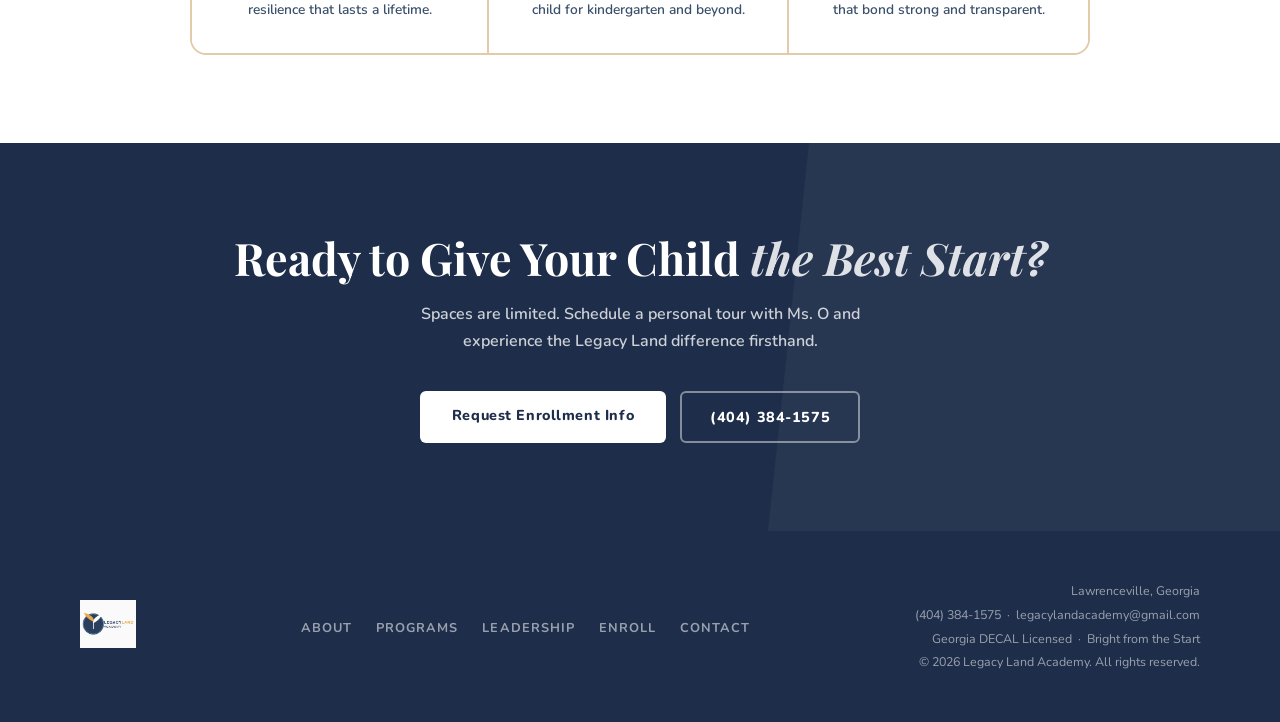
==== commit 9d02e6b9: "done" ====
--- a/index.html
+++ b/index.html
@@ -3,7 +3,7 @@
 <head>
 <meta charset="UTF-8">
 <meta name="viewport" content="width=device-width, initial-scale=1.0">
-<meta name="description" content="Legacy Land Academy is a faith-centered, DECAL-licensed daycare and preschool in Lawrenceville, Georgia serving children ages 6 months through 5 years.">
+<meta name="description" content="Legacy Land Academy is a nurturing, DECAL-licensed daycare and preschool in Lawrenceville, Georgia serving children ages 6 months through 5 years.">
 <title>Legacy Land Academy – Daycare &amp; Preschool</title>
 <link href="https://fonts.googleapis.com/css2?family=Nunito:wght@400;600;700;800;900&family=Playfair+Display:ital,wght@0,700;0,900;1,700&display=swap" rel="stylesheet">
 <link rel="stylesheet" href="styles.css">
@@ -435,7 +435,7 @@
   <!-- Academy title under navbar -->
   <div class="hero-brand">
     <h1 class="hero-brand-title">Legacy Land <em>Academy</em></h1>
-    <span class="hero-brand-sub">Faith · Excellence · Family</span>
+    <span class="hero-brand-sub">Care · Excellence · Family</span>
   </div>
 
   <!-- Two-column body -->
@@ -443,7 +443,7 @@
     <div class="hero-content">
       <h2 class="hero-title">Where Little Minds<br>Grow &amp; <em>Thrive</em></h2>
       <p class="hero-body">
-        A faith-centered, academically rigorous environment where every child is seen, celebrated, and prepared for a lifetime of learning.
+        A nurturing, academically rigorous environment where every child is seen, celebrated, and prepared for a lifetime of learning.
       </p>
       <div class="hero-actions">
         <a href="request-info.html" class="btn-primary">Schedule a Tour</a>
@@ -460,8 +460,8 @@
           <span class="stat-label">DECAL Compliant</span>
         </div>
         <div class="stat-item">
-          <span class="stat-num">Faith</span>
-          <span class="stat-label">Centered Values</span>
+          <span class="stat-num">Whole</span>
+          <span class="stat-label">Child Focused</span>
         </div>
       </div>
     </div>
@@ -510,7 +510,7 @@
       <span class="eyebrow">Our Promise</span>
       <h2 class="slogan-main">A place where <em>every child is known,</em><br>loved, and challenged to grow.</h2>
       <p class="slogan-body">
-        At Legacy Land Academy, we partner with families to nurture the whole child — intellectually, emotionally, and spiritually — from infancy through Pre-K.
+        At Legacy Land Academy, we partner with families to nurture the whole child — intellectually, emotionally, and socially — from infancy through Pre-K.
       </p>
       <a href="about.html" class="btn-outline">Learn About Us</a>
     </div>
@@ -518,8 +518,8 @@
       <div class="slogan-pillar reveal reveal-d1">
         <span class="pillar-num">01</span>
         <span class="pillar-rule"></span>
-        <div class="pillar-name">Faith-Centered</div>
-        <p class="pillar-text">A values-rooted environment that builds character, integrity, and resilience grounded in Christian principles.</p>
+        <div class="pillar-name">Values-Driven</div>
+        <p class="pillar-text">A values-rooted environment that builds character, integrity, and resilience that lasts a lifetime.</p>
       </div>
       <div class="slogan-pillar reveal reveal-d2">
         <span class="pillar-num">02</span>
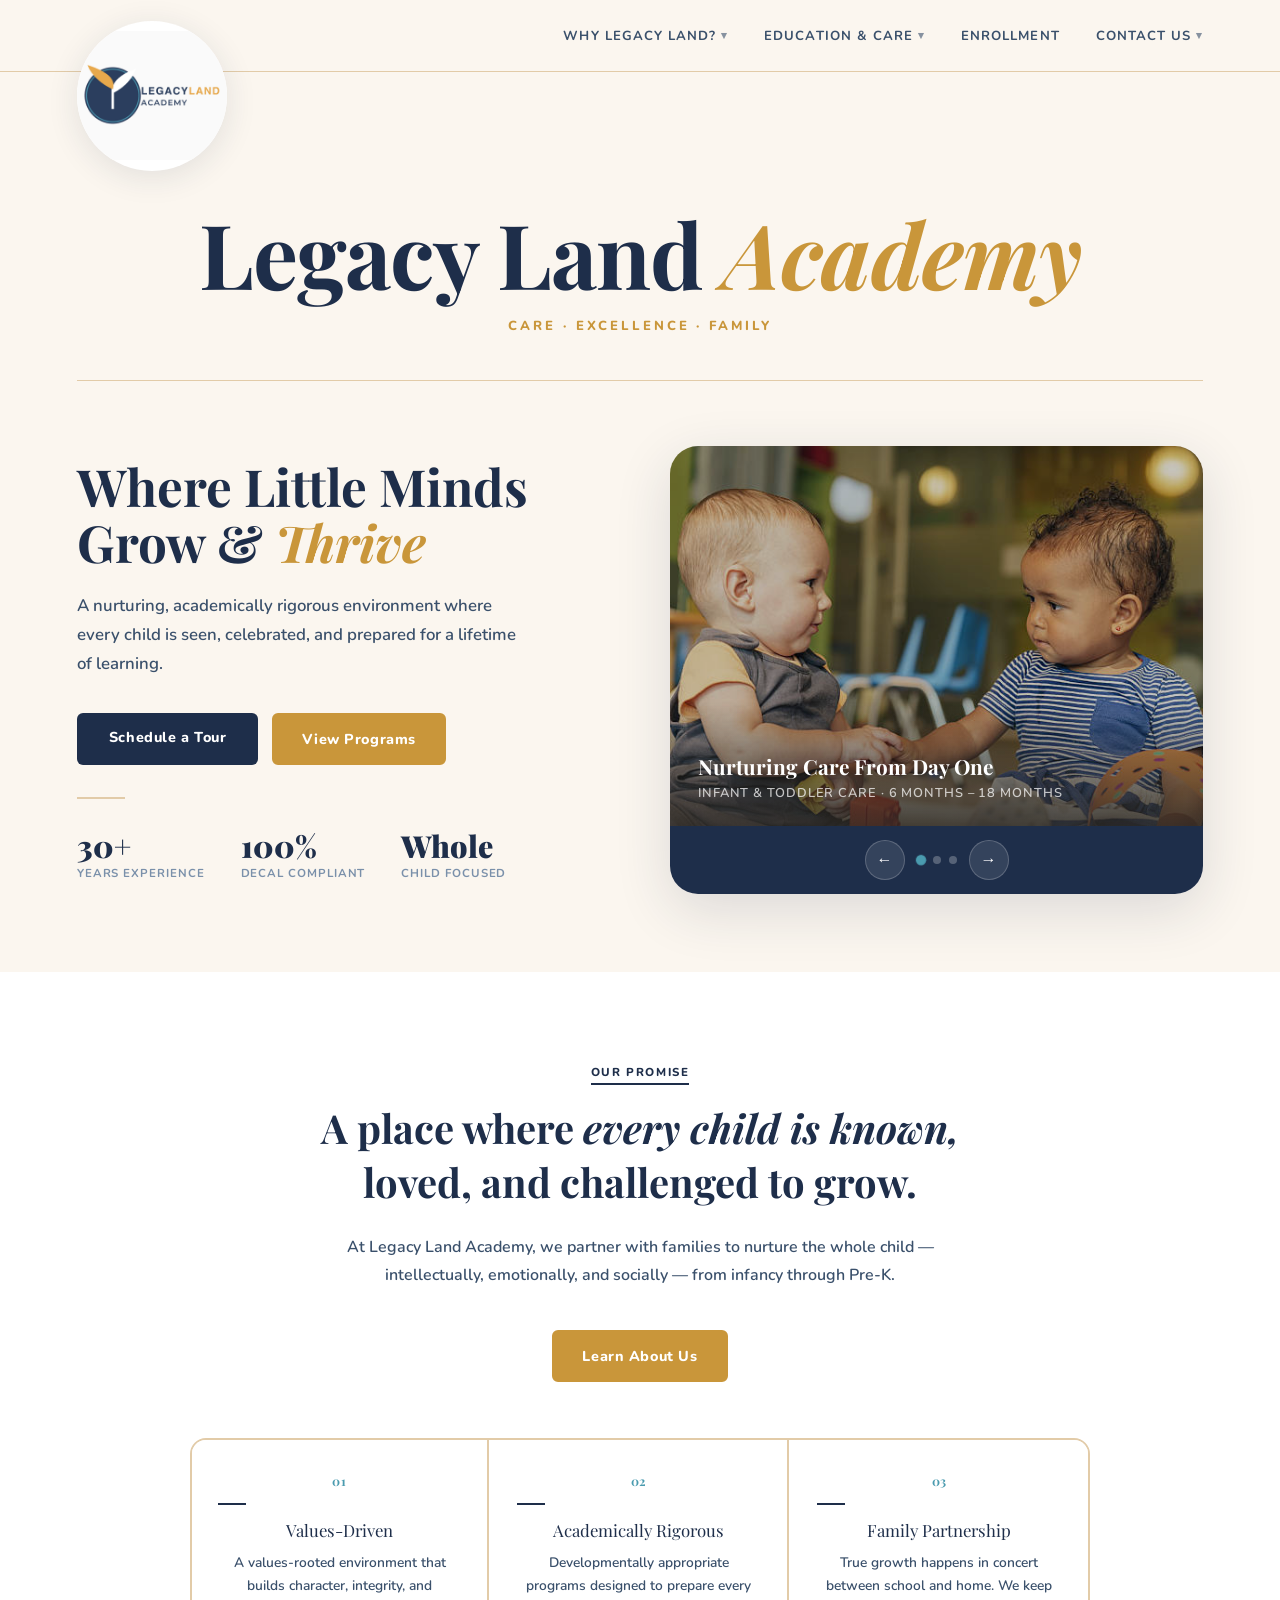
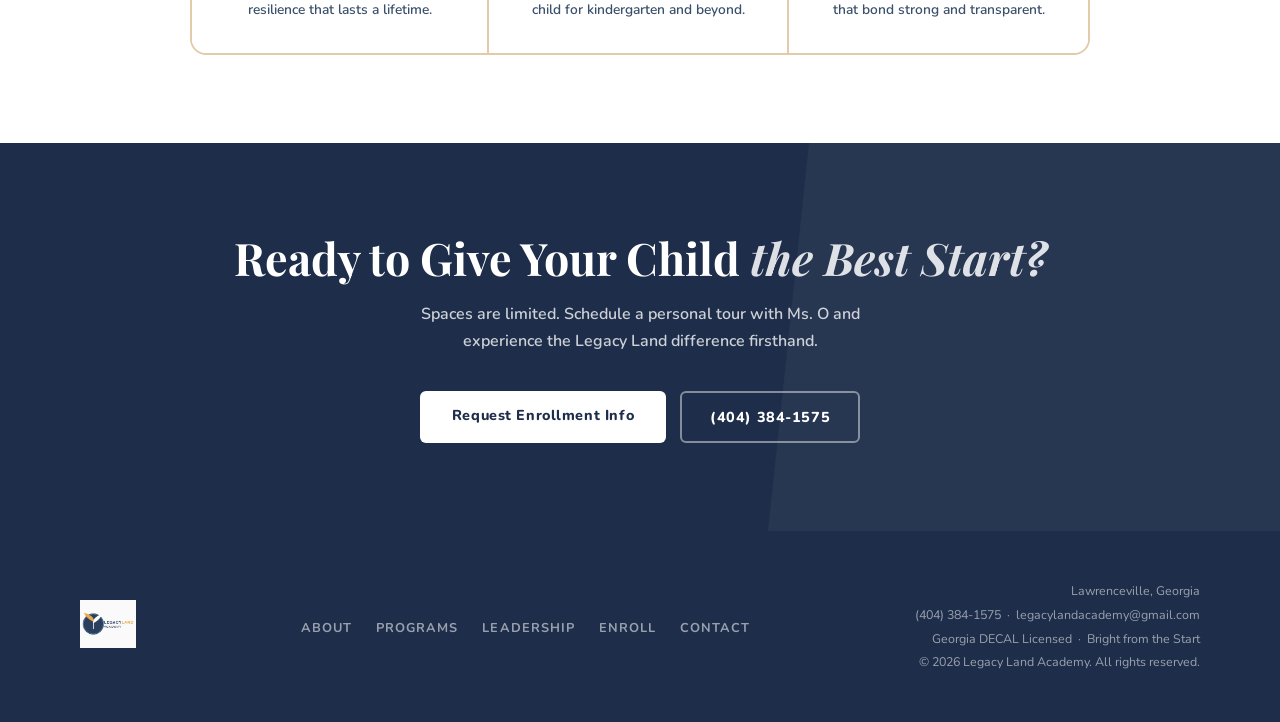
==== commit a5902849: "push" ====
--- a/index.html
+++ b/index.html
@@ -307,6 +307,43 @@
   .testimonials-section {
     padding: 88px 6%;
     background: var(--cream);
+  }
+
+  .t-carousel { margin-top: 48px; }
+
+  .t-track {
+    display: grid;
+    grid-template-columns: repeat(3, 1fr);
+    gap: 28px;
+  }
+
+  .t-controls {
+    display: flex; justify-content: center; align-items: center;
+    gap: 16px; margin-top: 36px;
+  }
+
+  .t-btn {
+    background: var(--green-pale);
+    border: 1px solid var(--tan);
+    color: var(--green);
+    width: 40px; height: 40px;
+    border-radius: 50%; cursor: pointer; font-size: 1rem;
+    display: flex; align-items: center; justify-content: center;
+    transition: background 0.2s;
+  }
+  .t-btn:hover { background: var(--green); color: #fff; }
+
+  .t-dots { display: flex; gap: 8px; }
+
+  .t-dot {
+    width: 8px; height: 8px; border-radius: 50%;
+    background: var(--tan); cursor: pointer; border: none;
+    transition: background 0.2s, transform 0.2s;
+  }
+  .t-dot.active { background: var(--green); transform: scale(1.3); }
+
+  @media (max-width: 900px) {
+    .t-track { grid-template-columns: 1fr; }
   }
 
   .testimonials-grid {
@@ -537,6 +574,25 @@
   </div>
 </section>
 
+<!-- TESTIMONIALS (rendered by JS when approvedTestimonials has entries) -->
+<section class="testimonials-section" id="testimonialsSection" style="display:none;">
+  <div class="section-wrap">
+    <div class="section-header reveal" style="text-align:center;">
+      <span class="eyebrow">Parent Reviews</span>
+      <h2 class="section-title">What Families Are Saying</h2>
+      <p class="section-sub">Hear directly from the families who trust us with their most precious gift.</p>
+    </div>
+    <div class="t-carousel" id="tCarousel" style="margin-top:48px;">
+      <div class="t-track" id="tTrack" style="display:grid;grid-template-columns:repeat(3,1fr);gap:28px;"></div>
+      <div class="t-controls" style="display:flex;justify-content:center;align-items:center;gap:16px;margin-top:36px;">
+        <button class="carousel-btn" id="tPrev">&#8592;</button>
+        <div class="carousel-dots" id="tDots"></div>
+        <button class="carousel-btn" id="tNext">&#8594;</button>
+      </div>
+    </div>
+  </div>
+</section>
+
 <!-- ENROLL CTA -->
 <section class="enroll-cta">
   <div class="enroll-inner">
@@ -574,6 +630,34 @@
 
 <script src="main.js"></script>
 <script>
+// Testimonial carousel
+(function () {
+  const cards = Array.from(document.querySelectorAll('.t-track .testimonial-card'));
+  const dotsEl = document.getElementById('tDots');
+  const perPage = window.innerWidth <= 900 ? 1 : 3;
+  const pages = Math.ceil(cards.length / perPage);
+  let page = 0;
+
+  cards.forEach((_, i) => {
+    const d = document.createElement('button');
+    d.className = 't-dot' + (i === 0 ? ' active' : '');
+    d.addEventListener('click', () => goTo(i));
+    dotsEl.appendChild(d);
+  });
+
+  function goTo(n) {
+    page = (n + pages) % pages;
+    cards.forEach((c, i) => {
+      c.style.display = (i >= page * perPage && i < (page + 1) * perPage) ? '' : 'none';
+    });
+    document.querySelectorAll('.t-dot').forEach((d, i) => d.classList.toggle('active', i === page));
+  }
+
+  goTo(0);
+  document.getElementById('tPrev').addEventListener('click', () => goTo(page - 1));
+  document.getElementById('tNext').addEventListener('click', () => goTo(page + 1));
+})();
+
 // Scroll reveal
 const observer = new IntersectionObserver(
   entries => entries.forEach(e => { if (e.isIntersecting) e.target.classList.add('visible'); }),
@@ -608,5 +692,61 @@
 // Auto-advance
 setInterval(() => goTo(current + 1), 5000);
 </script>
+
+<script src="testimonials.js"></script>
+<script>
+(function () {
+  if (!approvedTestimonials || approvedTestimonials.length === 0) return;
+
+  const section = document.getElementById('testimonialsSection');
+  const track = document.getElementById('tTrack');
+  const dotsEl = document.getElementById('tDots');
+  const perPage = window.innerWidth <= 900 ? 1 : 3;
+  let page = 0;
+
+  approvedTestimonials.forEach(t => {
+    const stars = '★'.repeat(t.rating) + '☆'.repeat(5 - t.rating);
+    const card = document.createElement('div');
+    card.className = 'testimonial-card';
+    card.innerHTML = `
+      <div class="testimonial-stars">${stars}</div>
+      <p class="testimonial-quote">"${t.quote}"</p>
+      <div class="testimonial-author">
+        <div class="author-avatar">${t.name.charAt(0)}</div>
+        <div>
+          <span class="author-name">${t.name}</span>
+          <span class="author-role">${t.role}</span>
+        </div>
+      </div>`;
+    track.appendChild(card);
+  });
+
+  const cards = Array.from(track.querySelectorAll('.testimonial-card'));
+  const pages = Math.ceil(cards.length / perPage);
+
+  for (let i = 0; i < pages; i++) {
+    const d = document.createElement('button');
+    d.className = 'carousel-dot' + (i === 0 ? ' active' : '');
+    d.addEventListener('click', () => goToPage(i));
+    dotsEl.appendChild(d);
+  }
+
+  function goToPage(n) {
+    page = (n + pages) % pages;
+    cards.forEach((c, i) => {
+      c.style.display = (i >= page * perPage && i < (page + 1) * perPage) ? '' : 'none';
+    });
+    dotsEl.querySelectorAll('.carousel-dot').forEach((d, i) =>
+      d.classList.toggle('active', i === page)
+    );
+  }
+
+  goToPage(0);
+  document.getElementById('tPrev').addEventListener('click', () => goToPage(page - 1));
+  document.getElementById('tNext').addEventListener('click', () => goToPage(page + 1));
+
+  section.style.display = '';
+})();
+</script>
 </body>
 </html>
--- a/styles.css
+++ b/styles.css
@@ -261,6 +261,7 @@
 .footer-right a { color: rgba(255,255,255,0.55); text-decoration: none; }
 .footer-right a:hover { color: #fff; }
 
+
 /* ── MOBILE NAV ── */
 .nav-toggle { display: none; }
 
